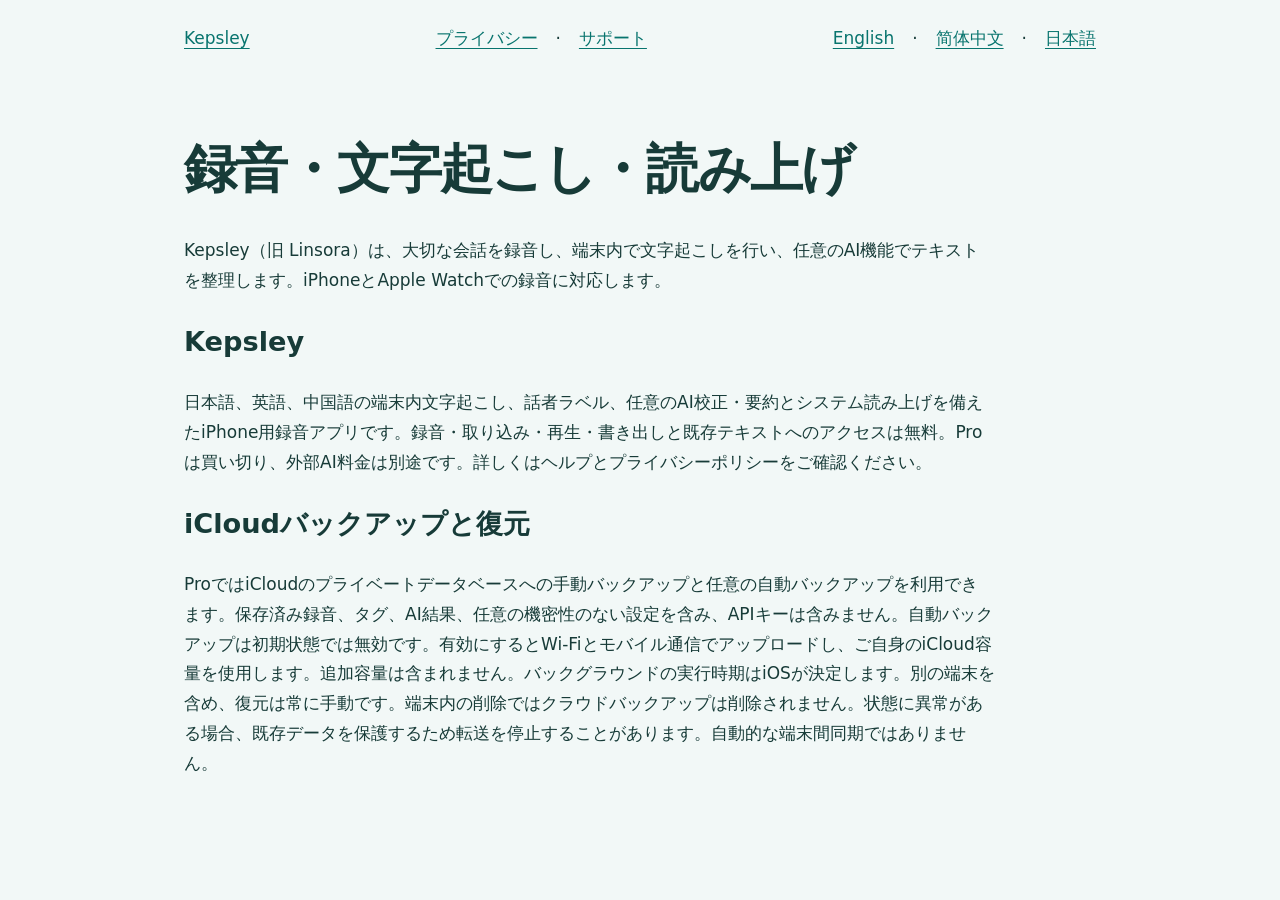
==== site/ja/index.html @ d852024f "Create independent Kepsley website with localized privacy and support" ====
<!doctype html><html lang="ja">
<head><meta charset="utf-8"><meta name="viewport" content="width=device-width,initial-scale=1"><title>録音・文字起こし・読み上げ · Kepsley</title><link rel="stylesheet" href="../assets/style.css"></head>
<body>
<header><a href="./">Kepsley</a>
<nav><a href="privacy/">プライバシー</a> · <a href="support/">サポート</a></nav>
<nav aria-label="Languages"><a href="../" lang="en">English</a> · <a href="../zh/" lang="zh-Hans">简体中文</a> · <a href="./" lang="ja">日本語</a></nav></header>
<main>
<h1>録音・文字起こし・読み上げ</h1>
<p>Kepsley（旧 Linsora）は、大切な会話を録音し、端末内で文字起こしを行い、任意のAI機能でテキストを整理します。iPhoneとApple Watchでの録音に対応します。</p>
<h2>Kepsley</h2>
<p>日本語、英語、中国語の端末内文字起こし、話者ラベル、任意のAI校正・要約とシステム読み上げを備えたiPhone用録音アプリです。録音・取り込み・再生・書き出しと既存テキストへのアクセスは無料。Proは買い切り、外部AI料金は別途です。詳しくはヘルプとプライバシーポリシーをご確認ください。</p>
<h2>iCloudバックアップと復元</h2>
<p>ProではiCloudのプライベートデータベースへの手動バックアップと任意の自動バックアップを利用できます。保存済み録音、タグ、AI結果、任意の機密性のない設定を含み、APIキーは含みません。自動バックアップは初期状態では無効です。有効にするとWi-Fiとモバイル通信でアップロードし、ご自身のiCloud容量を使用します。追加容量は含まれません。バックグラウンドの実行時期はiOSが決定します。別の端末を含め、復元は常に手動です。端末内の削除ではクラウドバックアップは削除されません。状態に異常がある場合、既存データを保護するため転送を停止することがあります。自動的な端末間同期ではありません。</p></main></body></html>
---- site/assets/style.css ----
:root{color-scheme:light dark;--bg:#f2f8f7;--panel:#fff;--text:#173b38;--muted:#486761;--accent:#08746e;--line:#c7ddda;--draft:#fff4d4}*{box-sizing:border-box}body{margin:0;background:var(--bg);color:var(--text);font:17px/1.75 system-ui,-apple-system,BlinkMacSystemFont,"Segoe UI",sans-serif;overflow-wrap:anywhere}header,main,footer{max-width:960px;margin:auto;padding:24px}header{display:flex;justify-content:space-between;align-items:center;gap:24px;flex-wrap:wrap}.brand{font-size:28px;font-weight:750;text-decoration:none}.brand span{display:block;font-size:13px;color:var(--muted);font-weight:400}nav{display:flex;gap:18px;flex-wrap:wrap}a{color:var(--accent);text-underline-offset:4px}a:focus-visible{outline:3px solid var(--accent);outline-offset:5px}h1{font-size:clamp(2rem,6vw,3.3rem);line-height:1.2;letter-spacing:-.035em}h2{font-size:1.7rem}h3{font-size:1.15rem;margin-top:30px}p,li{max-width:75ch}article{background:var(--panel);border:1px solid var(--line);border-radius:20px;margin:28px 0;padding:30px;scroll-margin-top:20px}.draft{background:var(--draft);border-left:4px solid #b77e00;border-radius:8px;padding:18px;font-size:14px}.draft p{margin:6px 0}.language-switch{font-size:14px;white-space:nowrap}footer{font-size:14px;color:var(--muted);border-top:1px solid var(--line)}.skip{position:absolute;left:12px;top:-100px;background:var(--panel);padding:10px}.skip:focus{top:10px}li{margin:10px 0}@media(max-width:480px){header,main,footer{padding:18px}article{padding:20px}nav{font-size:15px;gap:12px}}@media(prefers-color-scheme:dark){:root{--bg:#0d1f1e;--panel:#142c2a;--text:#e3f3ee;--muted:#b2ccc5;--accent:#6ce0cf;--line:#33544e;--draft:#3c321d}}@media print{nav,.language-switch,.skip{display:none}article{break-inside:auto;border:none;padding:0}body{font-size:11pt}}
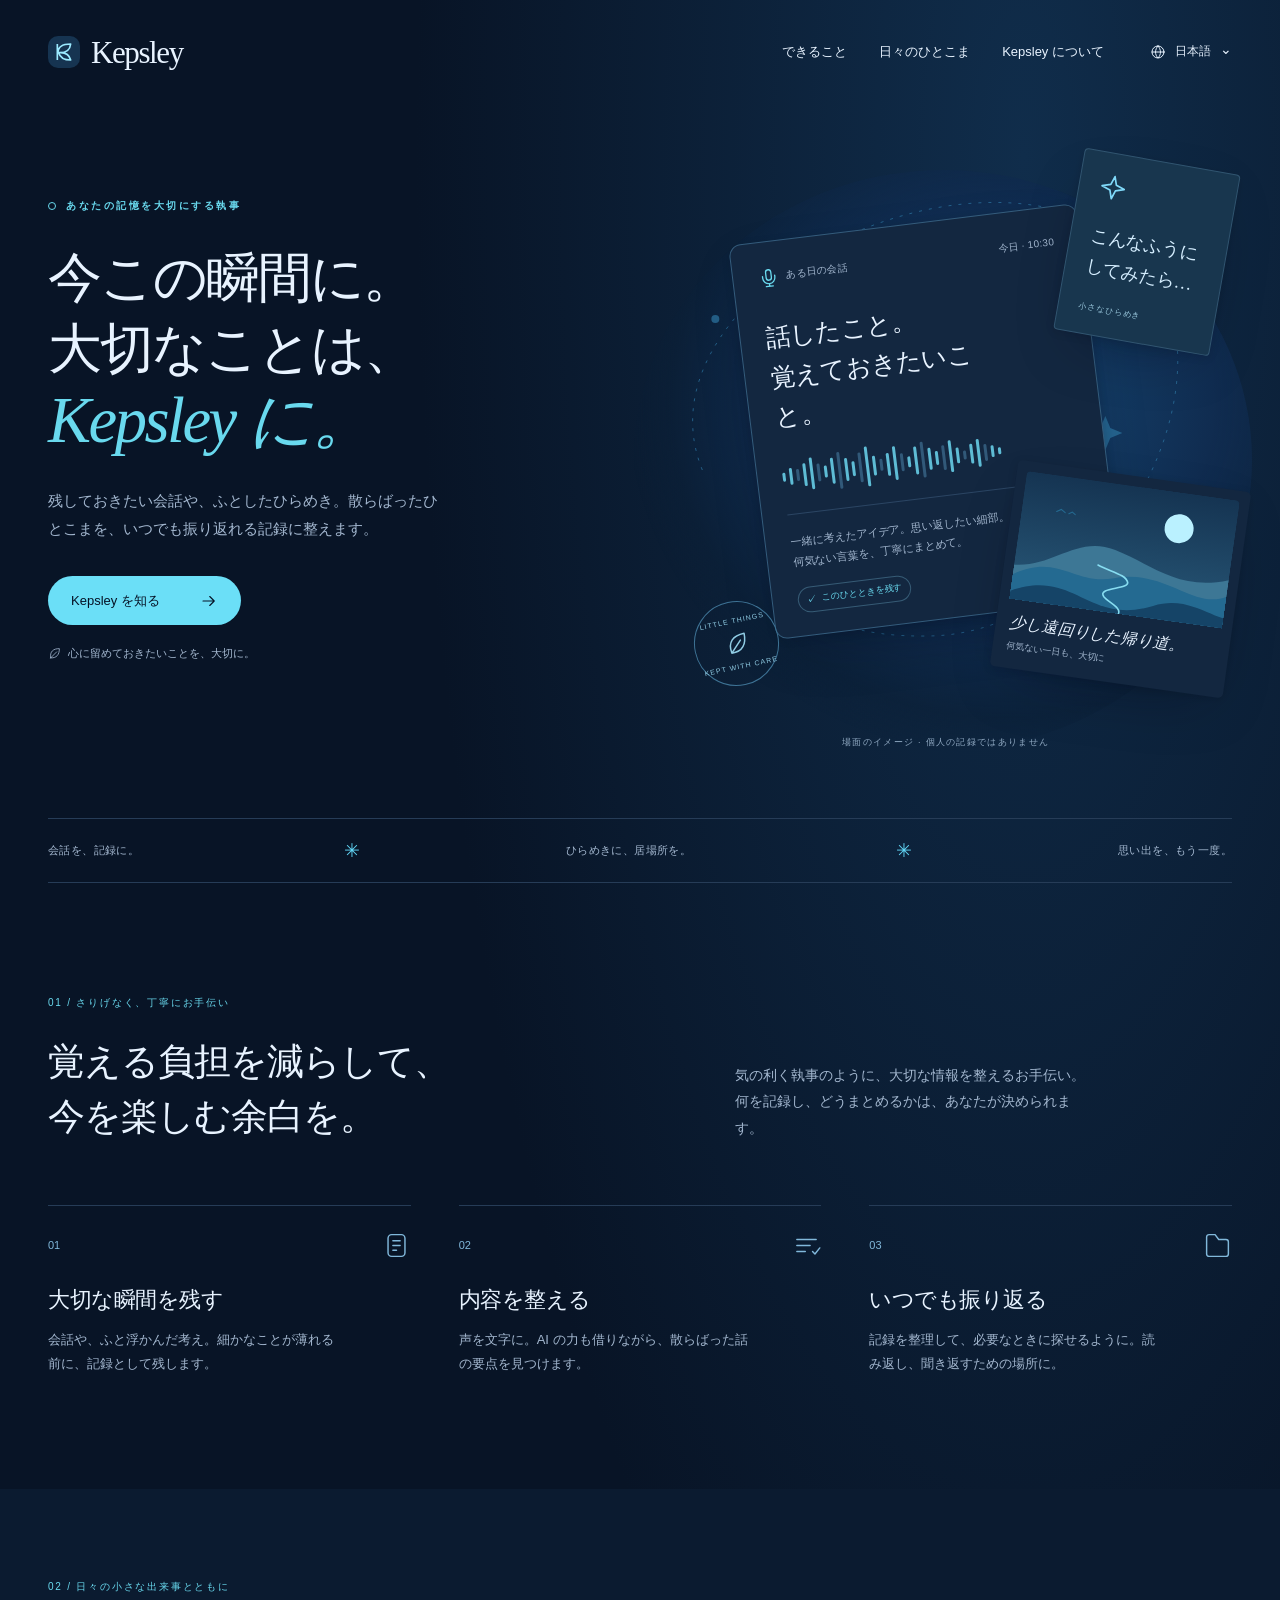
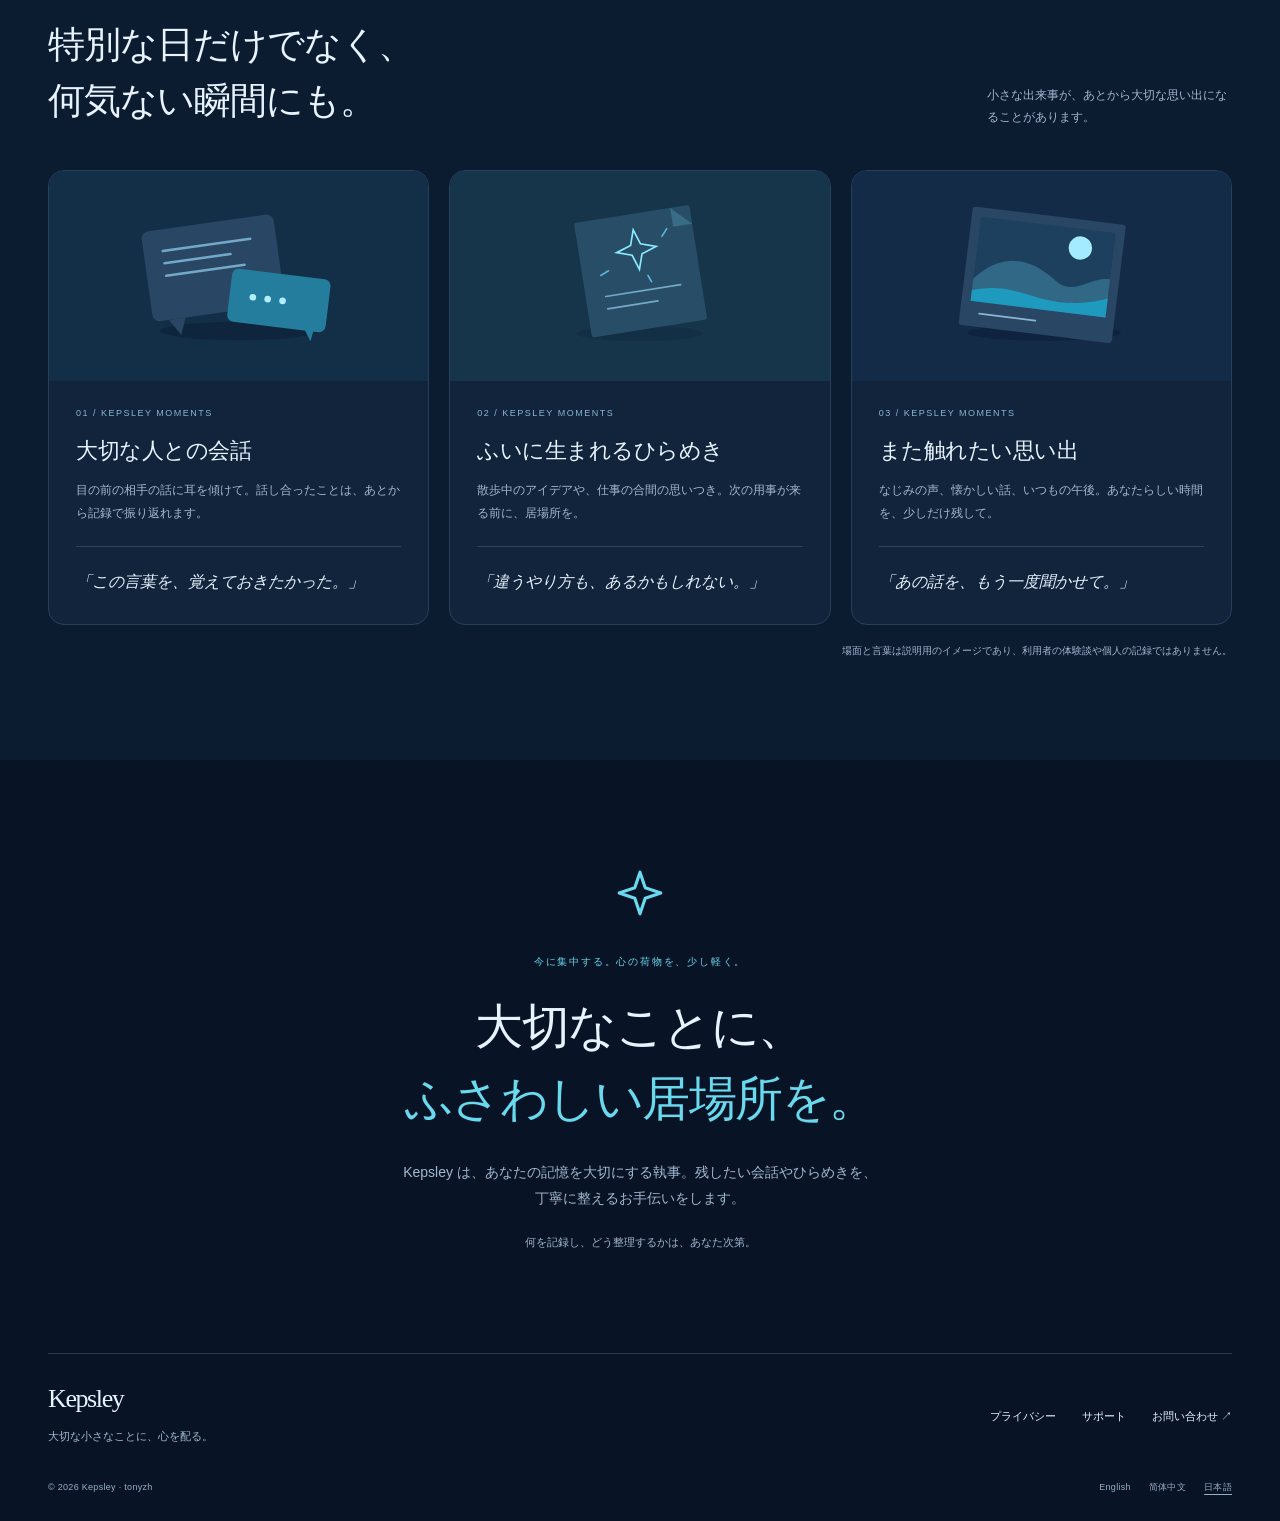
==== commit d89041b9: "Create Kepsley memory butler homepage in three languages" ====
--- a/site/ja/index.html
+++ b/site/ja/index.html
@@ -1,13 +1,31 @@
-<!doctype html><html lang="ja">
-<head><meta charset="utf-8"><meta name="viewport" content="width=device-width,initial-scale=1"><title>録音・文字起こし・読み上げ · Kepsley</title><link rel="stylesheet" href="../assets/style.css"></head>
-<body>
-<header><a href="./">Kepsley</a>
-<nav><a href="privacy/">プライバシー</a> · <a href="support/">サポート</a></nav>
-<nav aria-label="Languages"><a href="../" lang="en">English</a> · <a href="../zh/" lang="zh-Hans">简体中文</a> · <a href="./" lang="ja">日本語</a></nav></header>
-<main>
-<h1>録音・文字起こし・読み上げ</h1>
-<p>Kepsley（旧 Linsora）は、大切な会話を録音し、端末内で文字起こしを行い、任意のAI機能でテキストを整理します。iPhoneとApple Watchでの録音に対応します。</p>
-<h2>Kepsley</h2>
-<p>日本語、英語、中国語の端末内文字起こし、話者ラベル、任意のAI校正・要約とシステム読み上げを備えたiPhone用録音アプリです。録音・取り込み・再生・書き出しと既存テキストへのアクセスは無料。Proは買い切り、外部AI料金は別途です。詳しくはヘルプとプライバシーポリシーをご確認ください。</p>
-<h2>iCloudバックアップと復元</h2>
-<p>ProではiCloudのプライベートデータベースへの手動バックアップと任意の自動バックアップを利用できます。保存済み録音、タグ、AI結果、任意の機密性のない設定を含み、APIキーは含みません。自動バックアップは初期状態では無効です。有効にするとWi-Fiとモバイル通信でアップロードし、ご自身のiCloud容量を使用します。追加容量は含まれません。バックグラウンドの実行時期はiOSが決定します。別の端末を含め、復元は常に手動です。端末内の削除ではクラウドバックアップは削除されません。状態に異常がある場合、既存データを保護するため転送を停止することがあります。自動的な端末間同期ではありません。</p></main></body></html>
+<!doctype html>
+<html lang="ja">
+<head>
+<meta charset="utf-8"><meta name="viewport" content="width=device-width,initial-scale=1">
+<title>あなたの記憶を大切にする執事 · Kepsley</title><meta name="description" content="今この瞬間に、心を向けて。大切なことは Kepsley に。残したい会話やひらめきを、いつでも振り返れる記録に整えます。">
+<meta name="theme-color" content="#081426"><link rel="canonical" href="https://www.kepsley.com/ja/">
+<link rel="alternate" hreflang="en" href="https://www.kepsley.com/"><link rel="alternate" hreflang="zh-Hans" href="https://www.kepsley.com/zh/"><link rel="alternate" hreflang="ja" href="https://www.kepsley.com/ja/"><link rel="alternate" hreflang="x-default" href="https://www.kepsley.com/">
+<meta property="og:type" content="website"><meta property="og:site_name" content="Kepsley"><meta property="og:locale" content="ja_JP">
+<meta property="og:title" content="あなたの記憶を大切にする執事 · Kepsley"><meta property="og:description" content="今この瞬間に、心を向けて。大切なことは Kepsley に。残したい会話やひらめきを、いつでも振り返れる記録に整えます。"><meta property="og:url" content="https://www.kepsley.com/ja/">
+<meta property="og:image" content="https://www.kepsley.com/assets/share.png"><meta property="og:image:width" content="1200"><meta property="og:image:height" content="630"><meta property="og:image:alt" content="Kepsley — あなたの記憶を大切にする執事">
+<meta name="twitter:card" content="summary_large_image"><meta name="twitter:title" content="あなたの記憶を大切にする執事 · Kepsley"><meta name="twitter:description" content="今この瞬間に、心を向けて。大切なことは Kepsley に。残したい会話やひらめきを、いつでも振り返れる記録に整えます。"><meta name="twitter:image" content="https://www.kepsley.com/assets/share.png">
+<link rel="icon" type="image/svg+xml" href="../assets/mark.svg"><link rel="stylesheet" href="../assets/home.css">
+</head>
+<body class="home">
+<a class="skip-link" href="#main">本文へ移動</a>
+<header class="site-header wrap"><a class="wordmark" href="./" aria-label="Kepsley ホーム"><img src="../assets/mark.svg" width="32" height="32" alt="">Kepsley</a><div class="header-right"><nav class="main-nav" aria-label="Kepsley ホーム"><a href="#how">できること</a><a href="#moments">日々のひとこま</a><a href="#about">Kepsley について</a></nav><details class="languages"><summary aria-label="言語を選択"><svg class="" viewBox="0 0 24 24" fill="none" stroke="currentColor" stroke-width="1.5" stroke-linecap="round" stroke-linejoin="round" aria-hidden="true"><circle cx="12" cy="12" r="9"/><path d="M3 12h18M12 3c5 5 5 13 0 18-5-5-5-13 0-18Z"/></svg>日本語</summary><nav class="language-list" aria-label="言語を選択"><a href="../" lang="en" hreflang="en">English</a><a href="../zh/" lang="zh-Hans" hreflang="zh-Hans">简体中文</a><a href="../ja/" lang="ja" hreflang="ja" aria-current="page">日本語</a></nav></details></div></header>
+<main id="main">
+<section class="hero wrap" aria-labelledby="hero-title"><div class="hero-copy fade-in"><div class="eyebrow">あなたの記憶を大切にする執事</div><h1 id="hero-title"><span>今この瞬間に。</span><span>大切なことは、</span><span><em>Kepsley に。</em></span></h1><p class="hero-intro">残しておきたい会話や、ふとしたひらめき。散らばったひとこまを、いつでも振り返れる記録に整えます。</p><a class="primary-link" href="#how">Kepsley を知る<svg class="" viewBox="0 0 24 24" fill="none" stroke="currentColor" stroke-width="1.5" stroke-linecap="round" stroke-linejoin="round" aria-hidden="true"><path d="M4 12h15m-6-6 6 6-6 6"/></svg></a><p class="quiet-note"><svg class="" viewBox="0 0 24 24" fill="none" stroke="currentColor" stroke-width="1.5" stroke-linecap="round" stroke-linejoin="round" aria-hidden="true"><path d="M5 20C3 8 10 3 21 3c0 11-5 18-16 17Zm0 0L16 9"/></svg>心に留めておきたいことを、大切に。</p></div>
+<div class="memory-scene fade-in" role="img" aria-label="場面のイメージ · 個人の記録ではありません"><div class="halo" aria-hidden="true"></div><svg class="orbit" viewBox="0 0 550 520" fill="none" aria-hidden="true"><path d="M37 310C-30 145 266-20 435 66c173 88 30 409-173 410-69 1-112-16-139-45" stroke="#2E78A5" stroke-width="1" stroke-dasharray="3 7"/><circle cx="50" cy="159" r="4" fill="#2E78A5"/><path d="m440 256 5 12 12 5-12 5-5 12-5-12-12-5 12-5 5-12Z" fill="#2E78A5"/></svg>
+<div class="memory-card conversation-card" aria-hidden="true"><div class="card-top"><span class="card-category"><svg class="" viewBox="0 0 24 24" fill="none" stroke="currentColor" stroke-width="1.5" stroke-linecap="round" stroke-linejoin="round" aria-hidden="true"><rect x="9" y="3" width="6" height="12" rx="3"/><path d="M5 10v2a7 7 0 0 0 14 0v-2M12 19v3m-4 0h8"/></svg>ある日の会話</span><span>今日 · 10:30</span></div><h3>話したこと。<br>覚えておきたいこと。</h3><div class="waveform"><i style="--h:9px"></i><i style="--h:17px"></i><i style="--h:12px"></i><i style="--h:23px"></i><i style="--h:32px"></i><i style="--h:18px"></i><i style="--h:12px"></i><i style="--h:26px"></i><i style="--h:37px"></i><i style="--h:23px"></i><i style="--h:15px"></i><i style="--h:30px"></i><i style="--h:40px"></i><i style="--h:20px"></i><i style="--h:12px"></i><i style="--h:23px"></i><i style="--h:34px"></i><i style="--h:18px"></i><i style="--h:11px"></i><i style="--h:28px"></i><i style="--h:36px"></i><i style="--h:22px"></i><i style="--h:14px"></i><i style="--h:25px"></i><i style="--h:32px"></i><i style="--h:16px"></i><i style="--h:9px"></i><i style="--h:20px"></i><i style="--h:28px"></i><i style="--h:17px"></i><i style="--h:12px"></i><i style="--h:7px"></i></div><div class="card-rule"></div><p class="card-copy">一緒に考えたアイデア。思い返したい細部。<br>何気ない言葉を、丁寧にまとめて。</p><span class="card-tag">このひとときを残す</span></div>
+<div class="memory-card idea-card" aria-hidden="true"><svg class="" viewBox="0 0 24 24" fill="none" stroke="currentColor" stroke-width="1.5" stroke-linecap="round" stroke-linejoin="round" aria-hidden="true"><path d="m12 2 2.5 7.5L22 12l-7.5 2.5L12 22l-2.5-7.5L2 12l7.5-2.5L12 2Z"/></svg><p>こんなふうに<br>してみたら…</p><small>小さなひらめき</small></div>
+<div class="memory-card postcard" aria-hidden="true"><img src="../assets/memory-landscape.svg" width="400" height="240" alt=""><p>少し遠回りした帰り道。</p><small>何気ない一日も、大切に</small></div>
+<div class="kept-stamp" aria-hidden="true"><span>LITTLE THINGS</span><svg class="" viewBox="0 0 24 24" fill="none" stroke="currentColor" stroke-width="1.5" stroke-linecap="round" stroke-linejoin="round" aria-hidden="true"><path d="M5 20C3 8 10 3 21 3c0 11-5 18-16 17Zm0 0L16 9"/></svg><span>KEPT WITH CARE</span></div><p class="scene-label">場面のイメージ · 個人の記録ではありません</p></div></section>
+<div class="intro-line wrap" aria-hidden="true"><span>会話を、記録に。</span><span class="little-star">✳</span><span>ひらめきに、居場所を。</span><span class="little-star">✳</span><span>思い出を、もう一度。</span></div>
+<section class="section wrap" id="how" aria-labelledby="how-title"><div class="section-heading"><div><span class="section-kicker">01 / さりげなく、丁寧にお手伝い</span><h2 id="how-title"><span>覚える負担を減らして、</span><span>今を楽しむ余白を。</span></h2></div><p>気の利く執事のように、大切な情報を整えるお手伝い。何を記録し、どうまとめるかは、あなたが決められます。</p></div><div class="steps"><article class="step"><div class="step-top"><span>01</span><svg class="" viewBox="0 0 24 24" fill="none" stroke="currentColor" stroke-width="1.5" stroke-linecap="round" stroke-linejoin="round" aria-hidden="true"><rect x="5" y="3" width="14" height="18" rx="3"/><path d="M9 8h6M9 12h6M9 16h3"/></svg></div><h3>大切な瞬間を残す</h3><p>会話や、ふと浮かんだ考え。細かなことが薄れる前に、記録として残します。</p></article><article class="step"><div class="step-top"><span>02</span><svg class="" viewBox="0 0 24 24" fill="none" stroke="currentColor" stroke-width="1.5" stroke-linecap="round" stroke-linejoin="round" aria-hidden="true"><path d="M4 7h16M4 12h11M4 17h7m6 0 2 2 4-5"/></svg></div><h3>内容を整える</h3><p>声を文字に。AI の力も借りながら、散らばった話の要点を見つけます。</p></article><article class="step"><div class="step-top"><span>03</span><svg class="" viewBox="0 0 24 24" fill="none" stroke="currentColor" stroke-width="1.5" stroke-linecap="round" stroke-linejoin="round" aria-hidden="true"><path d="M3 7V5a2 2 0 0 1 2-2h5l3 4h6a2 2 0 0 1 2 2v10a2 2 0 0 1-2 2H5a2 2 0 0 1-2-2V7Z"/></svg></div><h3>いつでも振り返る</h3><p>記録を整理して、必要なときに探せるように。読み返し、聞き返すための場所に。</p></article></div></section>
+<section class="moments-section" id="moments" aria-labelledby="moments-title"><div class="wrap"><div class="moments-heading"><div><span class="section-kicker">02 / 日々の小さな出来事とともに</span><h2 id="moments-title">特別な日だけでなく、<br>何気ない瞬間にも。</h2></div><p>小さな出来事が、あとから大切な思い出になることがあります。</p></div><div class="moments"><article class="moment"><div class="moment-art"><svg viewBox="0 0 300 180" fill="none" aria-hidden="true"><ellipse cx="150" cy="156" rx="94" ry="11" fill="#0A1D34" opacity=".5"/><g transform="rotate(-8 125 85)"><rect x="40" y="25" width="160" height="109" rx="9" fill="#294764"/><path d="m59 134 12 20 8-20" fill="#294764"/><path d="M63 51h106M63 66h80M63 81h95" stroke="#73A8C9" stroke-width="3" stroke-linecap="round"/></g><g transform="rotate(7 212 118)"><rect x="139" y="89" width="119" height="64" rx="8" fill="#247D9C"/><path d="m232 150 10 15 3-17" fill="#247D9C"/><circle cx="167" cy="121" r="4" fill="#B2EEFF"/><circle cx="185" cy="121" r="4" fill="#B2EEFF"/><circle cx="203" cy="121" r="4" fill="#B2EEFF"/></g></svg></div><div class="moment-body"><span class="moment-number">01 / KEPSLEY MOMENTS</span><h3>大切な人との会話</h3><p>目の前の相手の話に耳を傾けて。話し合ったことは、あとから記録で振り返れます。</p><div class="moment-example">「この言葉を、覚えておきたかった。」</div></div></article><article class="moment"><div class="moment-art"><svg viewBox="0 0 300 180" fill="none" aria-hidden="true"><ellipse cx="150" cy="159" rx="76" ry="9" fill="#102A40" opacity=".5"/><g transform="rotate(-9 150 90)"><rect x="82" y="15" width="140" height="139" rx="3" fill="#284E67"/><path d="m199 15 23 23h-23V15Z" fill="#386C87"/><path d="M106 108h91M106 123h61" stroke="#73A8C9" stroke-width="2" stroke-linecap="round"/><path d="m151 34 6 18 18 6-18 6-6 18-6-18-18-6 18-6 6-18Z" stroke="#8AEAFF" stroke-width="2"/><path d="M184 47l7-8m-77 39-10 4m56 9 3 8" stroke="#59B5DB" stroke-width="2" stroke-linecap="round"/></g></svg></div><div class="moment-body"><span class="moment-number">02 / KEPSLEY MOMENTS</span><h3>ふいに生まれるひらめき</h3><p>散歩中のアイデアや、仕事の合間の思いつき。次の用事が来る前に、居場所を。</p><div class="moment-example">「違うやり方も、あるかもしれない。」</div></div></article><article class="moment"><div class="moment-art"><svg viewBox="0 0 300 180" fill="none" aria-hidden="true"><ellipse cx="153" cy="158" rx="92" ry="10" fill="#0A1D34" opacity=".5"/><g transform="rotate(7 150 90)"><rect x="58" y="17" width="185" height="143" rx="4" fill="#294764"/><rect x="69" y="28" width="163" height="102" rx="2" fill="#1D405F"/><circle cx="192" cy="51" r="14" fill="#A5EBFF"/><path d="M69 103c39-45 77-24 99-9 23 16 42-12 64-10v46H69Z" fill="#306886"/><path d="M69 117c60-21 86 20 163-10v23H69Z" fill="#1E9ABE"/><path d="M81 144h68" stroke="#89B6D5" stroke-width="2" stroke-linecap="round"/></g></svg></div><div class="moment-body"><span class="moment-number">03 / KEPSLEY MOMENTS</span><h3>また触れたい思い出</h3><p>なじみの声、懐かしい話、いつもの午後。あなたらしい時間を、少しだけ残して。</p><div class="moment-example">「あの話を、もう一度聞かせて。」</div></div></article></div><p class="examples-note">場面と言葉は説明用のイメージであり、利用者の体験談や個人の記録ではありません。</p></div></section>
+<section class="closing wrap" id="about" aria-labelledby="about-title"><svg class="closing-mark" viewBox="0 0 24 24" fill="none" stroke="currentColor" stroke-width="1.5" stroke-linecap="round" stroke-linejoin="round" aria-hidden="true"><path d="m12 2 2.5 7.5L22 12l-7.5 2.5L12 22l-2.5-7.5L2 12l7.5-2.5L12 2Z"/></svg><span class="section-kicker">今に集中する。心の荷物を、少し軽く。</span><h2 id="about-title">大切なことに、<br><em>ふさわしい居場所を。</em></h2><p>Kepsley は、あなたの記憶を大切にする執事。残したい会話やひらめきを、丁寧に整えるお手伝いをします。</p><p class="ownership">何を記録し、どう整理するかは、あなた次第。</p></section>
+</main>
+<footer class="site-footer wrap"><div class="footer-top"><div class="footer-brand"><a class="wordmark" href="./">Kepsley</a><p>大切な小さなことに、心を配る。</p></div><nav class="footer-links"><a href="privacy/">プライバシー</a><a href="support/">サポート</a><a href="mailto:otsgame@yahoo.com">お問い合わせ ↗</a></nav></div><div class="footer-bottom"><span>© 2026 Kepsley · tonyzh</span><nav class="footer-languages" aria-label="言語を選択"><a href="../" lang="en" hreflang="en">English</a><a href="../zh/" lang="zh-Hans" hreflang="zh-Hans">简体中文</a><a href="../ja/" lang="ja" hreflang="ja" aria-current="page">日本語</a></nav></div></footer>
+</body>
+</html>
--- a/site/assets/home.css
+++ b/site/assets/home.css
@@ -0,0 +1,10 @@
+/* Kepsley brand home. Policy/support pages continue to use style.css. */
+:root{color-scheme:dark;--paper:#081426;--ink:#e8f3ff;--muted:#a3b7cf;--teal:#69d9ee;--line:#263c57;--serif:Georgia,'Times New Roman','Songti SC','Noto Serif CJK SC','Yu Mincho',serif;--sans:-apple-system,BlinkMacSystemFont,'Segoe UI','Hiragino Sans','Microsoft YaHei',sans-serif}
+*{box-sizing:border-box}html{scroll-behavior:smooth;scroll-padding-top:100px}body{margin:0;background:radial-gradient(ellipse at 80% 5%,#102d4b 0,transparent 42%),var(--paper);color:var(--ink);font:16px/1.65 var(--sans);-webkit-font-smoothing:antialiased}a{color:inherit;text-decoration:none}button,summary{font:inherit}a,summary{-webkit-tap-highlight-color:transparent}a:focus-visible,summary:focus-visible{outline:3px solid #78deff;outline-offset:6px;border-radius:4px}::selection{background:#234b70}img,svg{max-width:100%}p,h1,h2,h3{margin:0}h1,h2,h3{font-weight:400}p{color:var(--muted)}.wrap{width:min(1200px,calc(100% - 96px));margin-inline:auto}.skip-link{position:fixed;left:20px;top:-100px;z-index:50;background:#6bdff7;color:#061326;padding:12px 20px}.skip-link:focus{top:12px}.site-header{height:104px;display:flex;align-items:center;justify-content:space-between;position:relative;z-index:10}.wordmark{display:inline-flex;align-items:center;gap:11px;font-family:var(--serif);font-size:31px;letter-spacing:-1.4px;line-height:1}.wordmark img{width:32px;height:32px}.header-right{display:flex;align-items:center;gap:46px}.main-nav{display:flex;gap:32px;font-size:13px;font-weight:500}.main-nav a{padding:8px 0}.main-nav a:hover,.footer-links a:hover{text-decoration:underline;text-underline-offset:6px}.languages{position:relative;font-size:12px}.languages summary{cursor:pointer;display:flex;align-items:center;gap:9px;padding:9px 0;list-style:none}.languages summary::-webkit-details-marker{display:none}.languages summary:after{content:'⌄';font-size:14px;transform:translateY(-2px)}.languages summary svg{width:16px;height:16px}.language-list{position:absolute;right:0;top:100%;min-width:148px;padding:8px;background:#132740;border:1px solid var(--line);border-radius:12px;box-shadow:0 12px 30px #e8f3ff0c}.language-list a{display:block;padding:9px 12px;border-radius:6px}.language-list a:hover,.language-list a[aria-current]{background:#1d3655}.hero{min-height:680px;display:grid;grid-template-columns:1.05fr 1fr;align-items:center;position:relative;padding-block:36px 68px;gap:10px}.hero-copy{position:relative;z-index:2;padding-bottom:30px}.eyebrow{font-size:10px;font-weight:600;letter-spacing:2.1px;text-transform:uppercase;display:flex;align-items:center;gap:10px;margin-bottom:28px;color:var(--teal)}.eyebrow:before{content:'';width:6px;height:6px;border:1px solid currentColor;border-radius:50%}.hero h1{font-family:var(--serif);font-size:clamp(52px,5.5vw,77px);line-height:1.08;letter-spacing:-3.9px;max-width:690px}.hero h1 span{display:block}.hero h1 em{color:var(--teal);font-weight:400}.hero-intro{font-size:15px;max-width:360px;line-height:1.9;margin-top:28px}.primary-link{display:inline-flex;gap:40px;align-items:center;margin-top:32px;padding:14px 23px;border-radius:50px;background:#6bdff7;color:#061326;font-size:13px;transition:background .2s,transform .2s}.primary-link svg{width:18px;height:18px}.primary-link:hover{background:#a0efff;transform:translateY(-2px)}.quiet-note{font-size:11px;display:flex;align-items:center;gap:7px;margin-top:19px;color:var(--muted)}.quiet-note svg{width:13px;height:13px}.memory-scene{position:relative;width:100%;height:610px;isolation:isolate}.halo{position:absolute;inset:30px -20px 0 -25px;border-radius:50%;background:radial-gradient(ellipse at 60% 40%,#164773 0%,#102c50 40%,#0b203880 64%,transparent 72%);z-index:-2}.orbit{position:absolute;inset:20px -5px;width:100%;height:520px;z-index:-1;opacity:.7}.memory-card{position:absolute;box-shadow:0 22px 60px -28px #00081680,0 2px 8px #00081620}.conversation-card{left:16%;top:83px;width:65%;max-width:350px;background:#132740;border:1px solid #345c7c;border-radius:12px;padding:25px 25px 22px;transform:rotate(-7deg);animation:float-main 9s ease-in-out infinite}.card-top{display:flex;align-items:center;justify-content:space-between;gap:10px;font-size:10px;color:var(--muted);letter-spacing:.3px}.card-top svg{width:21px;height:21px;color:var(--teal)}.card-category{display:flex;align-items:center;gap:7px}.conversation-card h3{font:29px/1.22 var(--serif);letter-spacing:-.7px;margin:29px 0 20px;max-width:220px}.waveform{height:40px;display:flex;gap:4px;align-items:center;margin-block:12px 17px}.waveform i{display:block;width:3px;height:var(--h);border-radius:4px;background:#5ebcd5}.waveform i:nth-child(3n){background:#315979}.card-rule{height:1px;background:#2b4563;margin:18px 0}.card-copy{font-size:12px;line-height:1.8}.card-tag{display:inline-flex;gap:5px;align-items:center;font-size:9px;padding:4px 8px;margin-top:15px;border:1px solid #365b75;border-radius:20px;color:var(--teal)}.card-tag:before{content:'✓';font-size:10px}.idea-card{right:1%;top:20px;width:158px;padding:20px;background:#18364e;border:1px solid #315570;border-radius:4px;transform:rotate(10deg);z-index:3;animation:float-note 11s ease-in-out infinite}.idea-card svg{width:27px;height:27px;color:#80dafa;margin-bottom:14px}.idea-card p{font:italic 21px/1.35 var(--serif);color:#d5eeff}.idea-card small{display:block;font-size:8px;color:#9ac8dd;letter-spacing:1px;text-transform:uppercase;margin-top:18px}.postcard{right:-1%;top:335px;width:235px;padding:10px 10px 15px;background:#132740;border-radius:5px;transform:rotate(8deg);z-index:4;animation:float-postcard 12s ease-in-out infinite}.postcard img{width:100%;height:auto;display:block;aspect-ratio:5/3;object-fit:cover}.postcard p{font:italic 16px/1.3 var(--serif);color:var(--ink);padding:13px 4px 0}.postcard small{display:block;font-size:9px;color:var(--muted);padding:5px 4px 0}.kept-stamp{position:absolute;bottom:64px;left:6%;width:85px;height:85px;border:1px solid #3e7395;border-radius:50%;display:flex;align-items:center;justify-content:center;flex-direction:column;transform:rotate(-12deg);color:#90cce4;font-size:7px;letter-spacing:1.1px;text-transform:uppercase}.kept-stamp svg{width:24px;height:24px;margin:5px}.scene-label{position:absolute;bottom:0;left:0;right:0;text-align:center;font-size:9px;letter-spacing:1.3px;color:#8fa8c1}.intro-line{border-top:1px solid var(--line);border-bottom:1px solid var(--line);display:flex;align-items:center;justify-content:space-between;padding:22px 0;font-size:11px;color:var(--muted);letter-spacing:.4px}.intro-line .little-star{color:#61d5f5;font-size:19px;line-height:1}.section{padding-block:112px}.section-heading{display:grid;grid-template-columns:1.2fr 1fr;gap:90px;align-items:end}.section-kicker{font-size:10px;letter-spacing:1.8px;text-transform:uppercase;display:block;color:var(--teal);margin-bottom:22px}.section-heading h2{font:48px/1.13 var(--serif);letter-spacing:-1.8px}.section-heading h2 span{display:block}.section-heading p{font-size:14px;line-height:1.9;max-width:350px;padding-bottom:3px}.steps{display:grid;grid-template-columns:repeat(3,1fr);gap:48px;margin-top:60px}.step{border-top:1px solid var(--line);padding-top:25px}.step-top{display:flex;justify-content:space-between;align-items:center;color:#81b8db;font-size:11px}.step-top svg{width:29px;height:29px;stroke-width:1.2}.step h3{font:26px/1.3 var(--serif);letter-spacing:-.4px;margin-top:23px;margin-bottom:12px}.step p{font-size:13px;line-height:1.9;max-width:290px}.moments-section{background:#0b1b30;padding-block:90px 100px}.moments-heading{display:flex;justify-content:space-between;align-items:end;gap:40px;margin-bottom:42px}.moments-heading h2{font:47px/1.15 var(--serif);letter-spacing:-1.6px;max-width:560px}.moments-heading p{font-size:12px;max-width:245px;line-height:1.8}.moments{display:grid;grid-template-columns:repeat(3,1fr);gap:20px}.moment{background:#12243b;border:1px solid #27405a;border-radius:16px;overflow:hidden}.moment-art{height:210px;padding:30px;display:flex;align-items:center;justify-content:center;position:relative;overflow:hidden}.moment-art svg{width:100%;height:100%}.moment:nth-child(1) .moment-art{background:#132e47}.moment:nth-child(2) .moment-art{background:#16344a}.moment:nth-child(3) .moment-art{background:#142b48}.moment-body{padding:25px 27px 30px}.moment-number{font-size:9px;letter-spacing:1.5px;color:#89b6d5;margin-bottom:13px;display:block}.moment h3{font:25px/1.25 var(--serif);letter-spacing:-.6px;margin-bottom:12px}.moment p{font-size:12px;line-height:1.9}.moment-example{font:italic 16px/1.6 var(--serif);color:var(--ink);padding-top:22px;margin-top:21px;border-top:1px solid #29435f}.examples-note{font-size:10px;text-align:right;margin-top:18px;color:#a3b7cf}.closing{padding-block:108px 100px;text-align:center;position:relative}.closing-mark{width:50px;height:50px;margin-bottom:28px;color:var(--teal)}.closing .section-kicker{margin-bottom:20px}.closing h2{font:66px/1.1 var(--serif);letter-spacing:-2.5px}.closing h2 em{color:var(--teal);font-weight:400}.closing p{max-width:480px;margin:24px auto 0;font-size:14px;line-height:1.9}.closing .ownership{font-size:11px;margin-top:20px}.site-footer{border-top:1px solid var(--line);padding-block:32px 26px}.footer-top{display:flex;align-items:center;justify-content:space-between;gap:30px}.footer-brand .wordmark{font-size:26px}.footer-brand p{font-size:11px;margin-top:12px}.footer-links{display:flex;gap:26px;font-size:11px}.footer-bottom{margin-top:35px;display:flex;justify-content:space-between;gap:20px;font-size:9px;color:#97aec8;letter-spacing:.3px}.footer-languages{display:flex;gap:18px}.footer-languages a[aria-current]{text-decoration:underline;text-underline-offset:4px}.fade-in{animation:arrive .9s ease-out both}.hero-copy{animation-delay:.1s}.memory-scene{animation-delay:.22s}@keyframes arrive{from{opacity:0;transform:translateY(16px)}to{opacity:1;transform:translateY(0)}}@keyframes float-main{0%,100%{transform:translateY(0) rotate(-7deg)}50%{transform:translateY(-8px) rotate(-6deg)}}@keyframes float-note{0%,100%{transform:translateY(0) rotate(10deg)}50%{transform:translateY(6px) rotate(8deg)}}@keyframes float-postcard{0%,100%{transform:translateY(0) rotate(8deg)}50%{transform:translateY(-5px) rotate(9deg)}}
+:lang(zh-Hans) .hero h1,:lang(ja) .hero h1{font-family:var(--sans);font-weight:500;font-size:clamp(43px,4.2vw,60px);letter-spacing:-2px;line-height:1.32}:lang(zh-Hans) .hero h1 em,:lang(ja) .hero h1 em{font:italic 1.2em/1.15 var(--serif);letter-spacing:-2.5px}:lang(zh-Hans) .eyebrow,:lang(ja) .eyebrow{letter-spacing:2.5px}:lang(zh-Hans) .section-heading h2,:lang(zh-Hans) .moments-heading h2,:lang(ja) .section-heading h2,:lang(ja) .moments-heading h2{font:500 37px/1.5 var(--sans);letter-spacing:-1px}:lang(zh-Hans) .step h3,:lang(zh-Hans) .moment h3,:lang(ja) .step h3,:lang(ja) .moment h3{font:500 22px/1.5 var(--sans);letter-spacing:-.5px}:lang(zh-Hans) .conversation-card h3,:lang(ja) .conversation-card h3{font:500 25px/1.6 var(--sans);letter-spacing:-.5px}:lang(zh-Hans) .idea-card p,:lang(ja) .idea-card p{font:400 18px/1.7 var(--serif)}:lang(zh-Hans) .closing h2,:lang(ja) .closing h2{font:500 48px/1.5 var(--sans);letter-spacing:-1.5px}:lang(zh-Hans) .closing h2 em,:lang(ja) .closing h2 em{font-style:normal}:lang(ja) .hero-intro{max-width:390px}:lang(ja) .card-copy{font-size:11px}
+@media(min-width:1500px){.hero{min-height:750px}.memory-scene{height:630px}}
+@media(max-width:1100px){.wrap{width:calc(100% - 64px)}.header-right{gap:28px}.hero{min-height:650px;gap:0}.hero h1{font-size:61px;letter-spacing:-3px}.hero-intro{max-width:310px}.memory-scene{height:560px}.conversation-card{left:9%;top:90px;width:76%;padding:22px}.idea-card{right:-2%;width:145px}.postcard{top:335px;width:195px}.kept-stamp{left:1%;bottom:30px}.section-heading{gap:50px}.section-heading h2{font-size:43px}.steps{gap:30px}.moment-art{height:180px;padding:24px}.moment-body{padding:22px}.moment h3{font-size:23px}.section{padding-block:90px}:lang(zh-Hans) .hero h1,:lang(ja) .hero h1{font-size:43px}.hero-intro{font-size:14px}}
+@media(max-width:800px){.site-header{height:90px}.main-nav{gap:22px}.header-right{gap:24px}.hero{grid-template-columns:1fr;gap:0;padding-top:44px;padding-bottom:46px;min-height:0}.hero-copy{padding:0;max-width:590px}.hero h1{font-size:70px;letter-spacing:-3px}.hero-intro{max-width:450px;font-size:15px}.eyebrow{margin-bottom:23px}.memory-scene{width:520px;max-width:100%;height:580px;justify-self:center;margin-top:28px}.conversation-card{width:65%;left:17%;top:86px;padding:25px}.idea-card{right:0;top:28px;width:158px}.postcard{right:2%;top:330px;width:225px}.kept-stamp{left:9%;bottom:55px}.intro-line{gap:20px;font-size:10px}.section-heading{grid-template-columns:1fr;gap:24px}.section-heading p{max-width:470px}.steps{gap:25px}.step h3{font-size:23px}.step p{font-size:12px}.moments-heading{display:block}.moments-heading p{margin-top:20px;max-width:400px}.moments{grid-template-columns:1fr;gap:24px}.moment{display:grid;grid-template-columns:.8fr 1fr}.moment-art{height:100%;min-height:250px;padding:20px}.moment-body{padding:30px}.moment-example{margin-top:16px;padding-top:16px}.closing h2{font-size:58px}.footer-top{align-items:start}.footer-links{gap:18px;flex-wrap:wrap;justify-content:flex-end}:lang(zh-Hans) .hero h1,:lang(ja) .hero h1{font-size:54px}}
+@media(max-width:520px){.wrap{width:calc(100% - 40px)}html{scroll-padding-top:24px}.site-header{height:80px}.wordmark{font-size:28px;gap:8px}.wordmark img{width:29px;height:29px}.main-nav{display:none}.header-right{gap:0}.languages summary{font-size:11px}.hero{padding-top:35px;padding-bottom:34px}.hero h1{font-size:54px;letter-spacing:-2.8px}.hero-intro{font-size:14px;line-height:1.9;max-width:330px;margin-top:24px}.eyebrow{font-size:9px;letter-spacing:1.7px;margin-bottom:23px}.primary-link{margin-top:27px;padding:13px 21px;font-size:12px;gap:30px}.quiet-note{font-size:10px;margin-top:16px}.memory-scene{height:460px;width:335px;margin-top:32px}.halo{inset:20px -10px 20px}.orbit{height:370px;top:20px}.conversation-card{left:7%;top:55px;width:76%;padding:20px;border-radius:9px}.conversation-card h3{font-size:24px;margin:23px 0 13px;max-width:190px}.card-top{font-size:8px}.card-top svg{width:17px;height:17px}.waveform{height:26px;gap:3px;margin:10px 0 12px}.waveform i{width:2px;max-height:26px}.card-rule{margin:13px 0}.card-copy{font-size:10px;line-height:1.8}.card-tag{font-size:8px;margin-top:11px}.idea-card{width:114px;right:0;top:8px;padding:15px;transform:rotate(10deg)}.idea-card svg{width:20px;height:20px;margin-bottom:7px}.idea-card p{font-size:17px}.idea-card small{font-size:6px;margin-top:12px}.postcard{width:161px;top:268px;right:0;padding:7px 7px 10px}.postcard p{font-size:13px;padding-top:8px}.postcard small{font-size:7px}.kept-stamp{width:66px;height:66px;left:7%;bottom:26px;font-size:6px;letter-spacing:.7px}.kept-stamp svg{width:18px;height:18px;margin:3px}.scene-label{bottom:-13px;font-size:8px;letter-spacing:.5px}.intro-line{padding:20px 0;gap:12px;font-size:9px;letter-spacing:0}.intro-line .little-star{font-size:14px}.section{padding-block:72px}.section-kicker{font-size:9px;margin-bottom:18px}.section-heading h2,.moments-heading h2{font-size:38px;letter-spacing:-1.5px}.section-heading p{font-size:13px}.steps{grid-template-columns:1fr;gap:31px;margin-top:38px}.step{padding-top:19px}.step-top{font-size:10px}.step-top svg{width:25px;height:25px}.step h3{font-size:25px;margin-top:13px;margin-bottom:8px}.step p{font-size:13px;max-width:100%}.moments-section{padding-block:66px 60px}.moments-heading{margin-bottom:30px}.moment{display:block;border-radius:13px}.moment-art{height:185px;min-height:0;padding:22px 45px}.moment-body{padding:24px}.moment h3{font-size:26px}.moment p{font-size:13px}.moment-example{font-size:17px}.examples-note{text-align:left;font-size:9px}.closing{padding-block:75px 65px}.closing-mark{width:39px;height:39px;margin-bottom:24px}.closing h2{font-size:45px;letter-spacing:-1.8px}.closing p{font-size:13px;max-width:300px}.closing .ownership{font-size:10px;max-width:300px}.footer-top{flex-direction:column;gap:26px}.footer-links{justify-content:flex-start;gap:24px;font-size:11px}.footer-bottom{flex-direction:column;gap:14px;margin-top:30px}.footer-languages{gap:22px}:lang(zh-Hans) .hero h1,:lang(ja) .hero h1{font-size:39px;letter-spacing:-1.6px}:lang(ja) .hero h1{font-size:36px}:lang(zh-Hans) .conversation-card h3,:lang(ja) .conversation-card h3{font-size:21px;line-height:1.5}:lang(zh-Hans) .idea-card p,:lang(ja) .idea-card p{font-size:15px;line-height:1.5}:lang(ja) .card-copy{font-size:9px}:lang(zh-Hans) .section-heading h2,:lang(zh-Hans) .moments-heading h2,:lang(ja) .section-heading h2,:lang(ja) .moments-heading h2{font-size:29px;line-height:1.5}:lang(zh-Hans) .closing h2,:lang(ja) .closing h2{font-size:34px;line-height:1.5}}
+@media(prefers-reduced-motion:reduce){html{scroll-behavior:auto}*,*:before,*:after{animation:none!important;transition:none!important}}
+@media print{.languages,.primary-link,.main-nav{display:none}.hero,.section,.closing,.moments-section{padding-block:28px}.memory-scene{height:450px}.wrap{width:100%}.moment,.step{break-inside:avoid}body{background:white}}
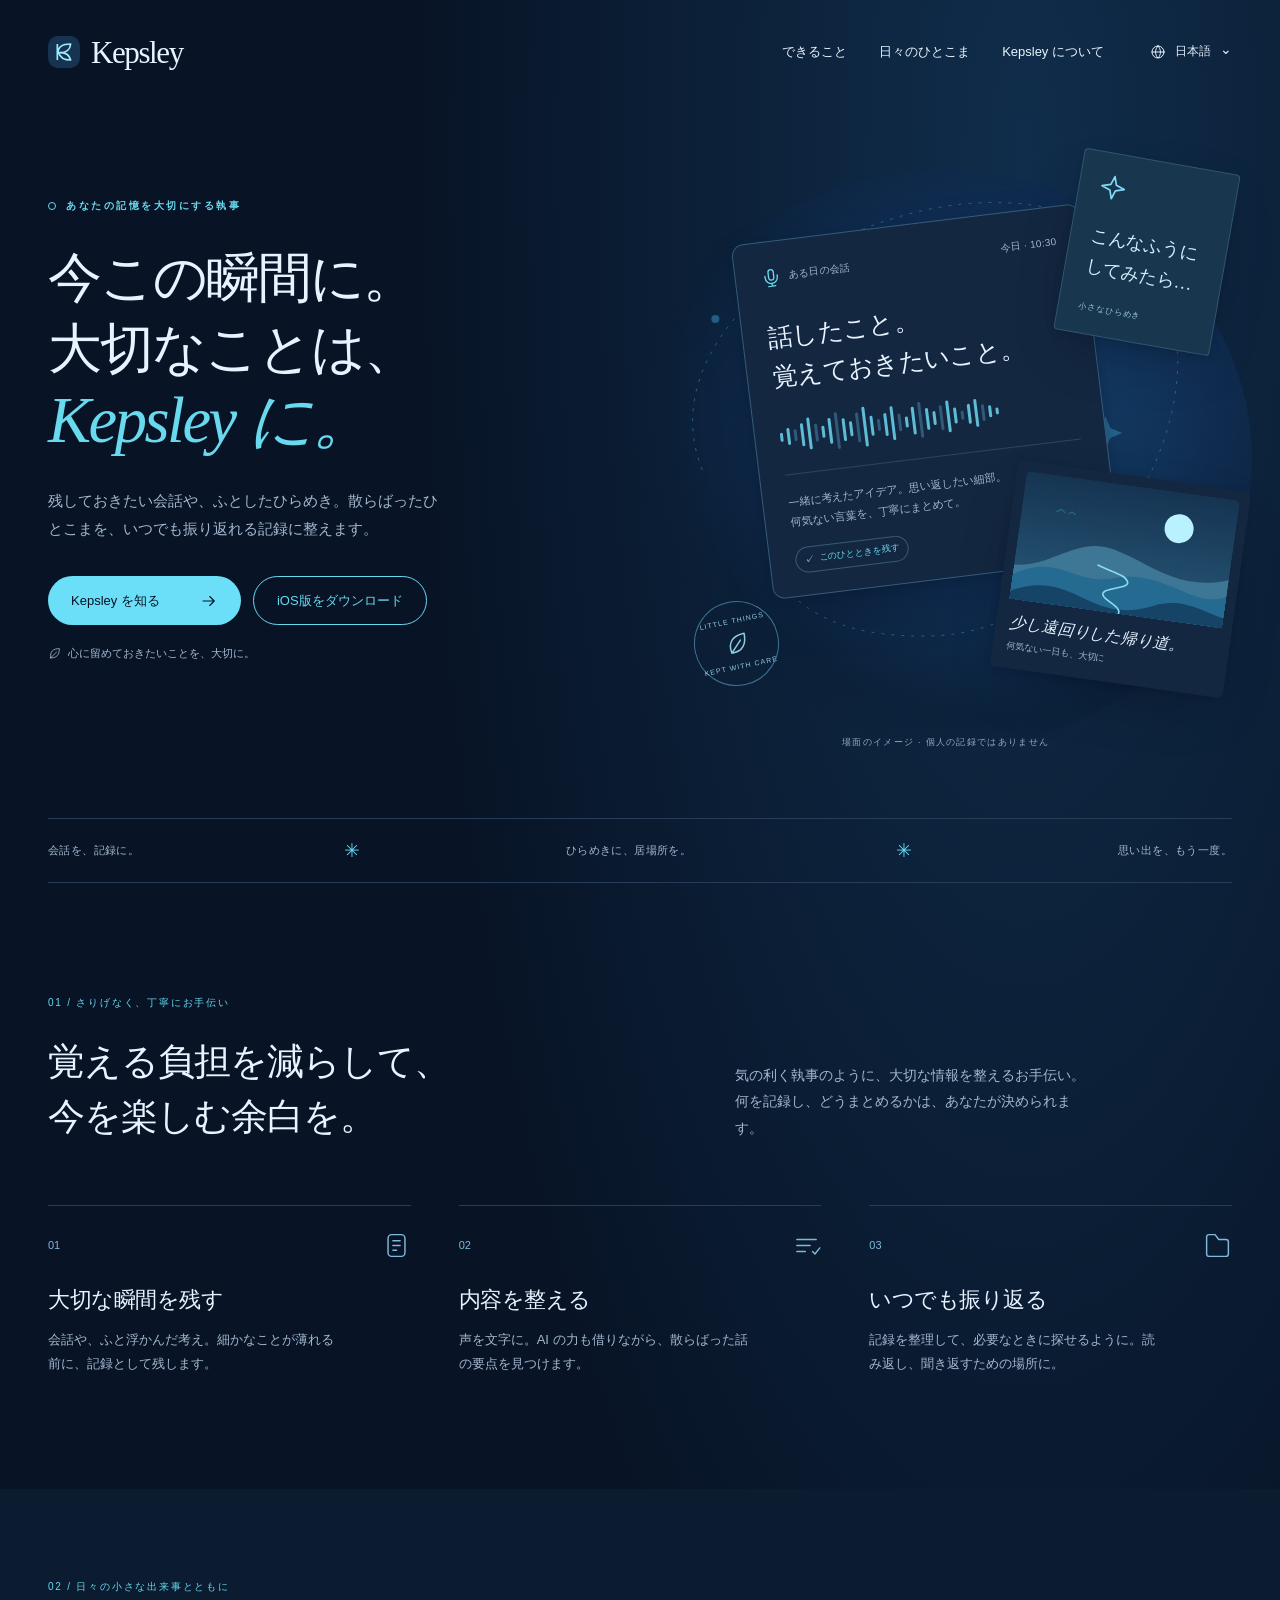
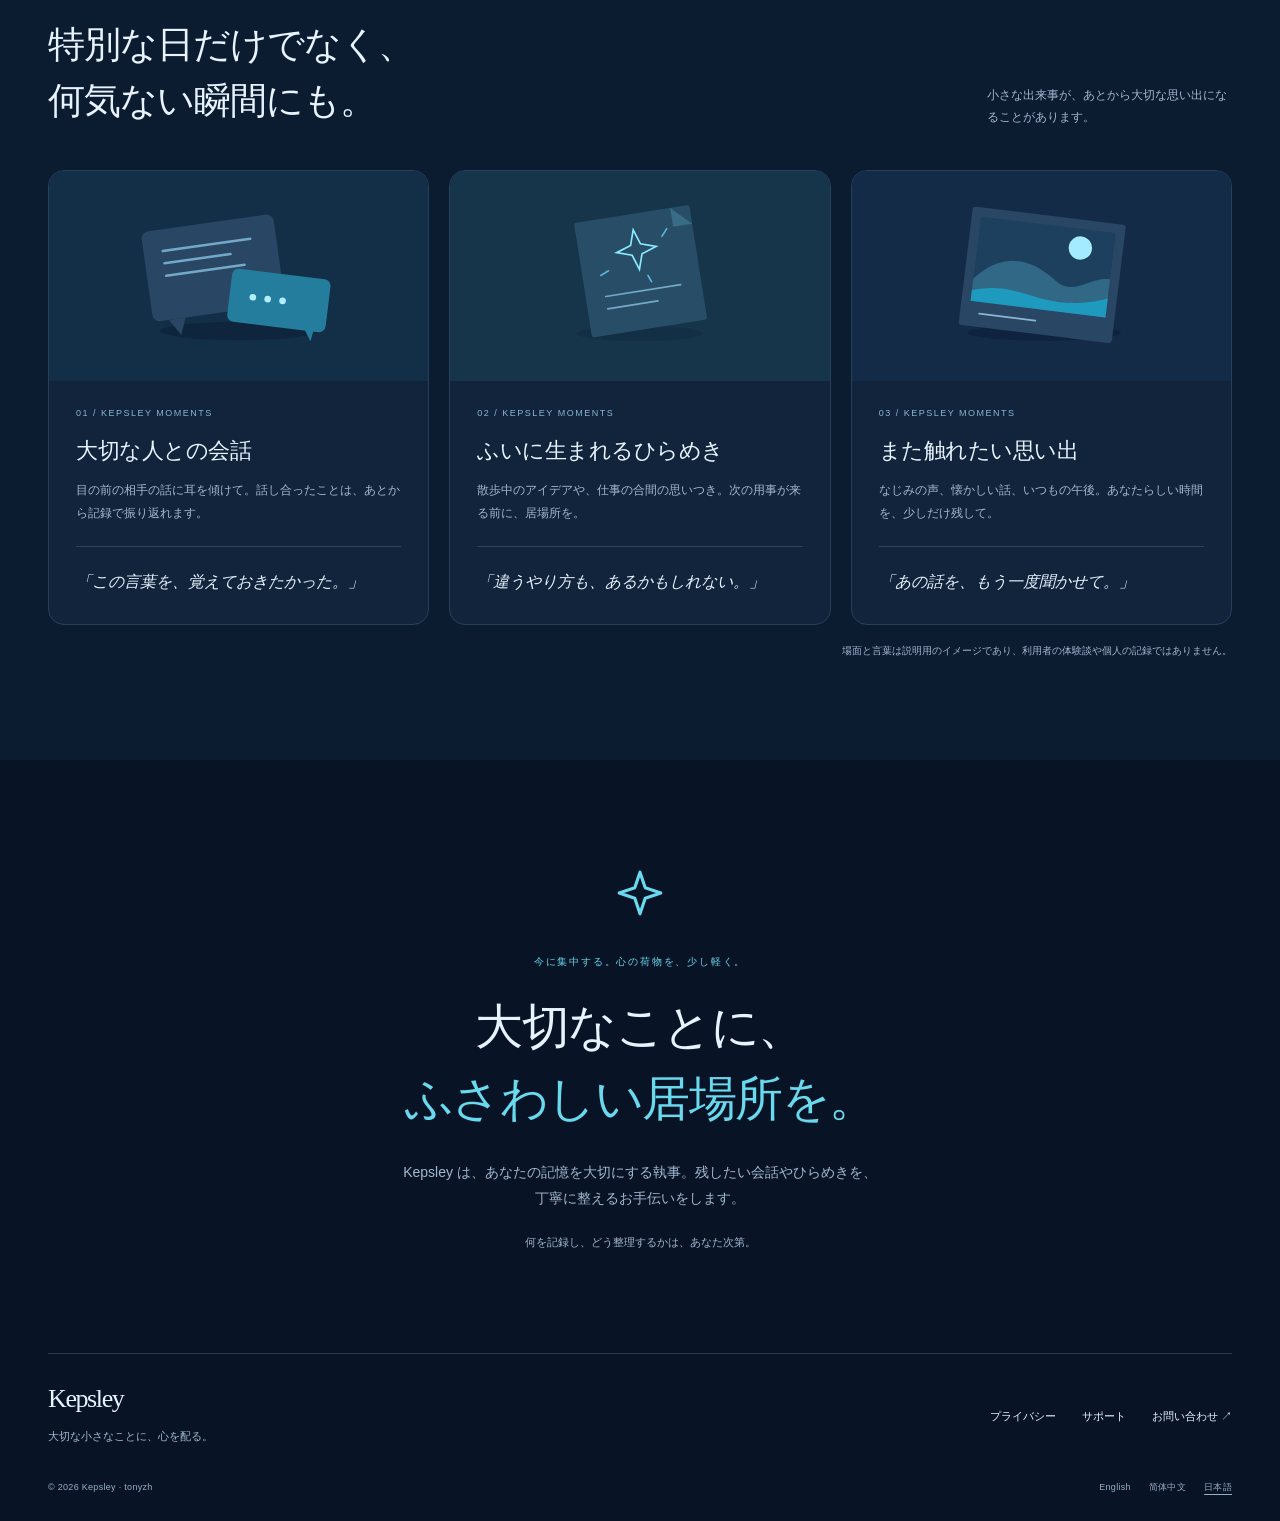
==== commit 522de111: "Add localized iOS download links beside homepage introductions" ====
--- a/site/ja/index.html
+++ b/site/ja/index.html
@@ -15,7 +15,7 @@
 <a class="skip-link" href="#main">本文へ移動</a>
 <header class="site-header wrap"><a class="wordmark" href="./" aria-label="Kepsley ホーム"><img src="../assets/mark.svg" width="32" height="32" alt="">Kepsley</a><div class="header-right"><nav class="main-nav" aria-label="Kepsley ホーム"><a href="#how">できること</a><a href="#moments">日々のひとこま</a><a href="#about">Kepsley について</a></nav><details class="languages"><summary aria-label="言語を選択"><svg class="" viewBox="0 0 24 24" fill="none" stroke="currentColor" stroke-width="1.5" stroke-linecap="round" stroke-linejoin="round" aria-hidden="true"><circle cx="12" cy="12" r="9"/><path d="M3 12h18M12 3c5 5 5 13 0 18-5-5-5-13 0-18Z"/></svg>日本語</summary><nav class="language-list" aria-label="言語を選択"><a href="../" lang="en" hreflang="en">English</a><a href="../zh/" lang="zh-Hans" hreflang="zh-Hans">简体中文</a><a href="../ja/" lang="ja" hreflang="ja" aria-current="page">日本語</a></nav></details></div></header>
 <main id="main">
-<section class="hero wrap" aria-labelledby="hero-title"><div class="hero-copy fade-in"><div class="eyebrow">あなたの記憶を大切にする執事</div><h1 id="hero-title"><span>今この瞬間に。</span><span>大切なことは、</span><span><em>Kepsley に。</em></span></h1><p class="hero-intro">残しておきたい会話や、ふとしたひらめき。散らばったひとこまを、いつでも振り返れる記録に整えます。</p><a class="primary-link" href="#how">Kepsley を知る<svg class="" viewBox="0 0 24 24" fill="none" stroke="currentColor" stroke-width="1.5" stroke-linecap="round" stroke-linejoin="round" aria-hidden="true"><path d="M4 12h15m-6-6 6 6-6 6"/></svg></a><p class="quiet-note"><svg class="" viewBox="0 0 24 24" fill="none" stroke="currentColor" stroke-width="1.5" stroke-linecap="round" stroke-linejoin="round" aria-hidden="true"><path d="M5 20C3 8 10 3 21 3c0 11-5 18-16 17Zm0 0L16 9"/></svg>心に留めておきたいことを、大切に。</p></div>
+<section class="hero wrap" aria-labelledby="hero-title"><div class="hero-copy fade-in"><div class="eyebrow">あなたの記憶を大切にする執事</div><h1 id="hero-title"><span>今この瞬間に。</span><span>大切なことは、</span><span><em>Kepsley に。</em></span></h1><p class="hero-intro">残しておきたい会話や、ふとしたひらめき。散らばったひとこまを、いつでも振り返れる記録に整えます。</p><div class="hero-actions"><a class="primary-link" href="#how">Kepsley を知る<svg class="" viewBox="0 0 24 24" fill="none" stroke="currentColor" stroke-width="1.5" stroke-linecap="round" stroke-linejoin="round" aria-hidden="true"><path d="M4 12h15m-6-6 6 6-6 6"/></svg></a><a class="download-link" href="https://apps.apple.com/app/id6817633126">iOS版をダウンロード</a></div><p class="quiet-note"><svg class="" viewBox="0 0 24 24" fill="none" stroke="currentColor" stroke-width="1.5" stroke-linecap="round" stroke-linejoin="round" aria-hidden="true"><path d="M5 20C3 8 10 3 21 3c0 11-5 18-16 17Zm0 0L16 9"/></svg>心に留めておきたいことを、大切に。</p></div>
 <div class="memory-scene fade-in" role="img" aria-label="場面のイメージ · 個人の記録ではありません"><div class="halo" aria-hidden="true"></div><svg class="orbit" viewBox="0 0 550 520" fill="none" aria-hidden="true"><path d="M37 310C-30 145 266-20 435 66c173 88 30 409-173 410-69 1-112-16-139-45" stroke="#2E78A5" stroke-width="1" stroke-dasharray="3 7"/><circle cx="50" cy="159" r="4" fill="#2E78A5"/><path d="m440 256 5 12 12 5-12 5-5 12-5-12-12-5 12-5 5-12Z" fill="#2E78A5"/></svg>
 <div class="memory-card conversation-card" aria-hidden="true"><div class="card-top"><span class="card-category"><svg class="" viewBox="0 0 24 24" fill="none" stroke="currentColor" stroke-width="1.5" stroke-linecap="round" stroke-linejoin="round" aria-hidden="true"><rect x="9" y="3" width="6" height="12" rx="3"/><path d="M5 10v2a7 7 0 0 0 14 0v-2M12 19v3m-4 0h8"/></svg>ある日の会話</span><span>今日 · 10:30</span></div><h3>話したこと。<br>覚えておきたいこと。</h3><div class="waveform"><i style="--h:9px"></i><i style="--h:17px"></i><i style="--h:12px"></i><i style="--h:23px"></i><i style="--h:32px"></i><i style="--h:18px"></i><i style="--h:12px"></i><i style="--h:26px"></i><i style="--h:37px"></i><i style="--h:23px"></i><i style="--h:15px"></i><i style="--h:30px"></i><i style="--h:40px"></i><i style="--h:20px"></i><i style="--h:12px"></i><i style="--h:23px"></i><i style="--h:34px"></i><i style="--h:18px"></i><i style="--h:11px"></i><i style="--h:28px"></i><i style="--h:36px"></i><i style="--h:22px"></i><i style="--h:14px"></i><i style="--h:25px"></i><i style="--h:32px"></i><i style="--h:16px"></i><i style="--h:9px"></i><i style="--h:20px"></i><i style="--h:28px"></i><i style="--h:17px"></i><i style="--h:12px"></i><i style="--h:7px"></i></div><div class="card-rule"></div><p class="card-copy">一緒に考えたアイデア。思い返したい細部。<br>何気ない言葉を、丁寧にまとめて。</p><span class="card-tag">このひとときを残す</span></div>
 <div class="memory-card idea-card" aria-hidden="true"><svg class="" viewBox="0 0 24 24" fill="none" stroke="currentColor" stroke-width="1.5" stroke-linecap="round" stroke-linejoin="round" aria-hidden="true"><path d="m12 2 2.5 7.5L22 12l-7.5 2.5L12 22l-2.5-7.5L2 12l7.5-2.5L12 2Z"/></svg><p>こんなふうに<br>してみたら…</p><small>小さなひらめき</small></div>
--- a/site/assets/home.css
+++ b/site/assets/home.css
@@ -8,3 +8,17 @@
 @media(max-width:520px){.wrap{width:calc(100% - 40px)}html{scroll-padding-top:24px}.site-header{height:80px}.wordmark{font-size:28px;gap:8px}.wordmark img{width:29px;height:29px}.main-nav{display:none}.header-right{gap:0}.languages summary{font-size:11px}.hero{padding-top:35px;padding-bottom:34px}.hero h1{font-size:54px;letter-spacing:-2.8px}.hero-intro{font-size:14px;line-height:1.9;max-width:330px;margin-top:24px}.eyebrow{font-size:9px;letter-spacing:1.7px;margin-bottom:23px}.primary-link{margin-top:27px;padding:13px 21px;font-size:12px;gap:30px}.quiet-note{font-size:10px;margin-top:16px}.memory-scene{height:460px;width:335px;margin-top:32px}.halo{inset:20px -10px 20px}.orbit{height:370px;top:20px}.conversation-card{left:7%;top:55px;width:76%;padding:20px;border-radius:9px}.conversation-card h3{font-size:24px;margin:23px 0 13px;max-width:190px}.card-top{font-size:8px}.card-top svg{width:17px;height:17px}.waveform{height:26px;gap:3px;margin:10px 0 12px}.waveform i{width:2px;max-height:26px}.card-rule{margin:13px 0}.card-copy{font-size:10px;line-height:1.8}.card-tag{font-size:8px;margin-top:11px}.idea-card{width:114px;right:0;top:8px;padding:15px;transform:rotate(10deg)}.idea-card svg{width:20px;height:20px;margin-bottom:7px}.idea-card p{font-size:17px}.idea-card small{font-size:6px;margin-top:12px}.postcard{width:161px;top:268px;right:0;padding:7px 7px 10px}.postcard p{font-size:13px;padding-top:8px}.postcard small{font-size:7px}.kept-stamp{width:66px;height:66px;left:7%;bottom:26px;font-size:6px;letter-spacing:.7px}.kept-stamp svg{width:18px;height:18px;margin:3px}.scene-label{bottom:-13px;font-size:8px;letter-spacing:.5px}.intro-line{padding:20px 0;gap:12px;font-size:9px;letter-spacing:0}.intro-line .little-star{font-size:14px}.section{padding-block:72px}.section-kicker{font-size:9px;margin-bottom:18px}.section-heading h2,.moments-heading h2{font-size:38px;letter-spacing:-1.5px}.section-heading p{font-size:13px}.steps{grid-template-columns:1fr;gap:31px;margin-top:38px}.step{padding-top:19px}.step-top{font-size:10px}.step-top svg{width:25px;height:25px}.step h3{font-size:25px;margin-top:13px;margin-bottom:8px}.step p{font-size:13px;max-width:100%}.moments-section{padding-block:66px 60px}.moments-heading{margin-bottom:30px}.moment{display:block;border-radius:13px}.moment-art{height:185px;min-height:0;padding:22px 45px}.moment-body{padding:24px}.moment h3{font-size:26px}.moment p{font-size:13px}.moment-example{font-size:17px}.examples-note{text-align:left;font-size:9px}.closing{padding-block:75px 65px}.closing-mark{width:39px;height:39px;margin-bottom:24px}.closing h2{font-size:45px;letter-spacing:-1.8px}.closing p{font-size:13px;max-width:300px}.closing .ownership{font-size:10px;max-width:300px}.footer-top{flex-direction:column;gap:26px}.footer-links{justify-content:flex-start;gap:24px;font-size:11px}.footer-bottom{flex-direction:column;gap:14px;margin-top:30px}.footer-languages{gap:22px}:lang(zh-Hans) .hero h1,:lang(ja) .hero h1{font-size:39px;letter-spacing:-1.6px}:lang(ja) .hero h1{font-size:36px}:lang(zh-Hans) .conversation-card h3,:lang(ja) .conversation-card h3{font-size:21px;line-height:1.5}:lang(zh-Hans) .idea-card p,:lang(ja) .idea-card p{font-size:15px;line-height:1.5}:lang(ja) .card-copy{font-size:9px}:lang(zh-Hans) .section-heading h2,:lang(zh-Hans) .moments-heading h2,:lang(ja) .section-heading h2,:lang(ja) .moments-heading h2{font-size:29px;line-height:1.5}:lang(zh-Hans) .closing h2,:lang(ja) .closing h2{font-size:34px;line-height:1.5}}
 @media(prefers-reduced-motion:reduce){html{scroll-behavior:auto}*,*:before,*:after{animation:none!important;transition:none!important}}
 @media print{.languages,.primary-link,.main-nav{display:none}.hero,.section,.closing,.moments-section{padding-block:28px}.memory-scene{height:450px}.wrap{width:100%}.moment,.step{break-inside:avoid}body{background:white}}
+
+/* Keep Japanese phrases together within the full card width. */
+:lang(ja) .conversation-card h3{max-width:none}
+
+/* Keep the introduction primary, with a secondary App Store destination. */
+.hero-copy{min-width:0}
+.hero-actions{display:flex;flex-wrap:wrap;align-items:stretch;gap:12px;margin-top:32px}
+.hero-actions .primary-link{margin-top:0;min-height:44px}
+.download-link{display:inline-flex;align-items:center;justify-content:center;min-height:44px;max-width:100%;padding:13px 23px;border:1px solid var(--teal);border-radius:50px;color:var(--teal);font-size:13px;text-align:center;transition:background .2s}
+.download-link:hover{background:#16344a}
+@media(max-width:800px){.hero{grid-template-columns:minmax(0,1fr)}}
+@media(max-width:520px){.hero-actions{margin-top:27px}.download-link{padding:12px 21px;font-size:12px}}
+@media(prefers-reduced-motion:reduce){.download-link{transition:none}}
+@media print{.hero-actions{display:none}}
